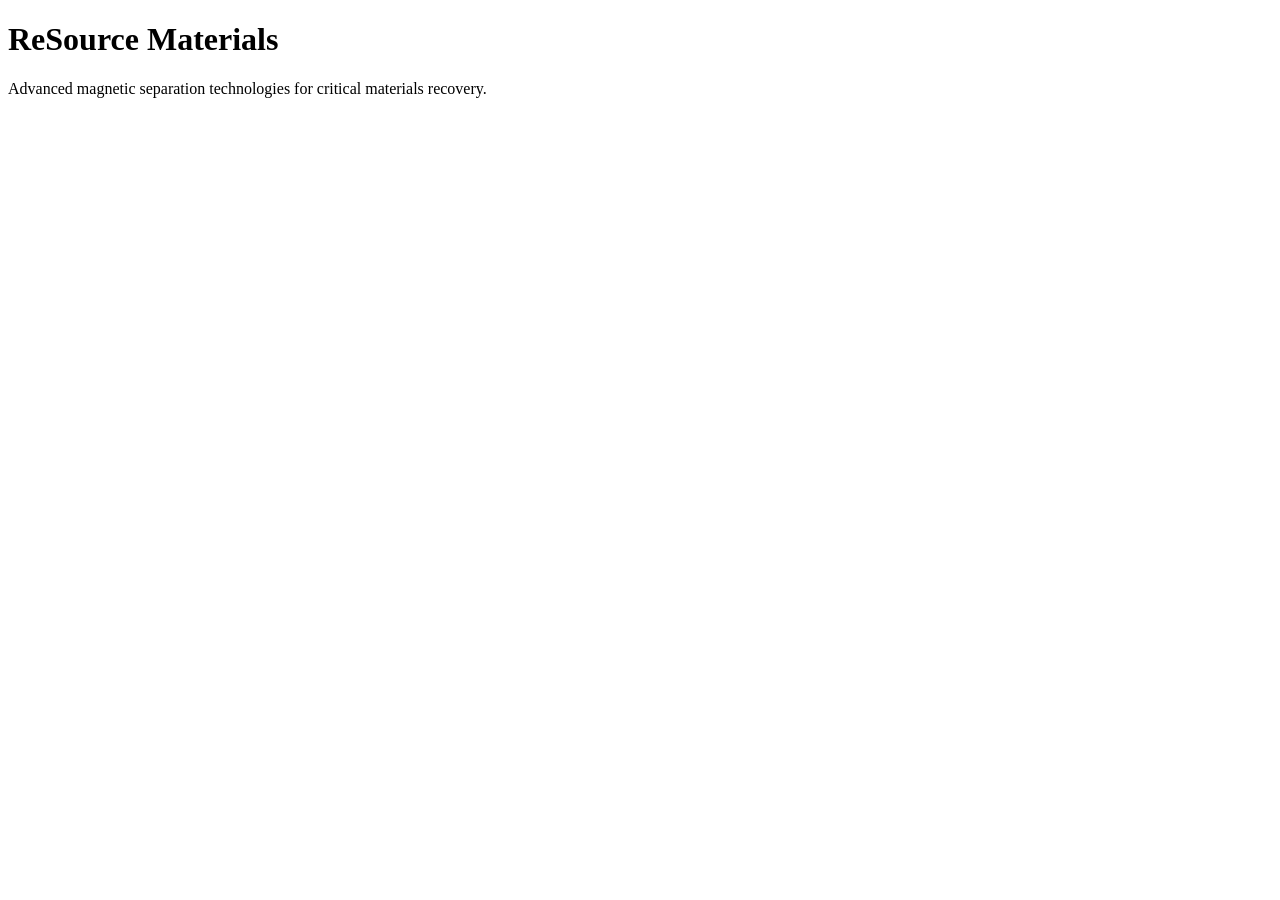
==== index.html @ 42f6ceb4 "Add files via upload" ====
<!DOCTYPE html>
<html lang="en">
<head>
  <meta charset="utf-8" />
  <meta name="viewport" content="width=device-width, initial-scale=1" />
  <title>ReSource Materials</title>
</head>
<body>
  <h1>ReSource Materials</h1>
  <p>Advanced magnetic separation technologies for critical materials recovery.</p>
</body>
</html>
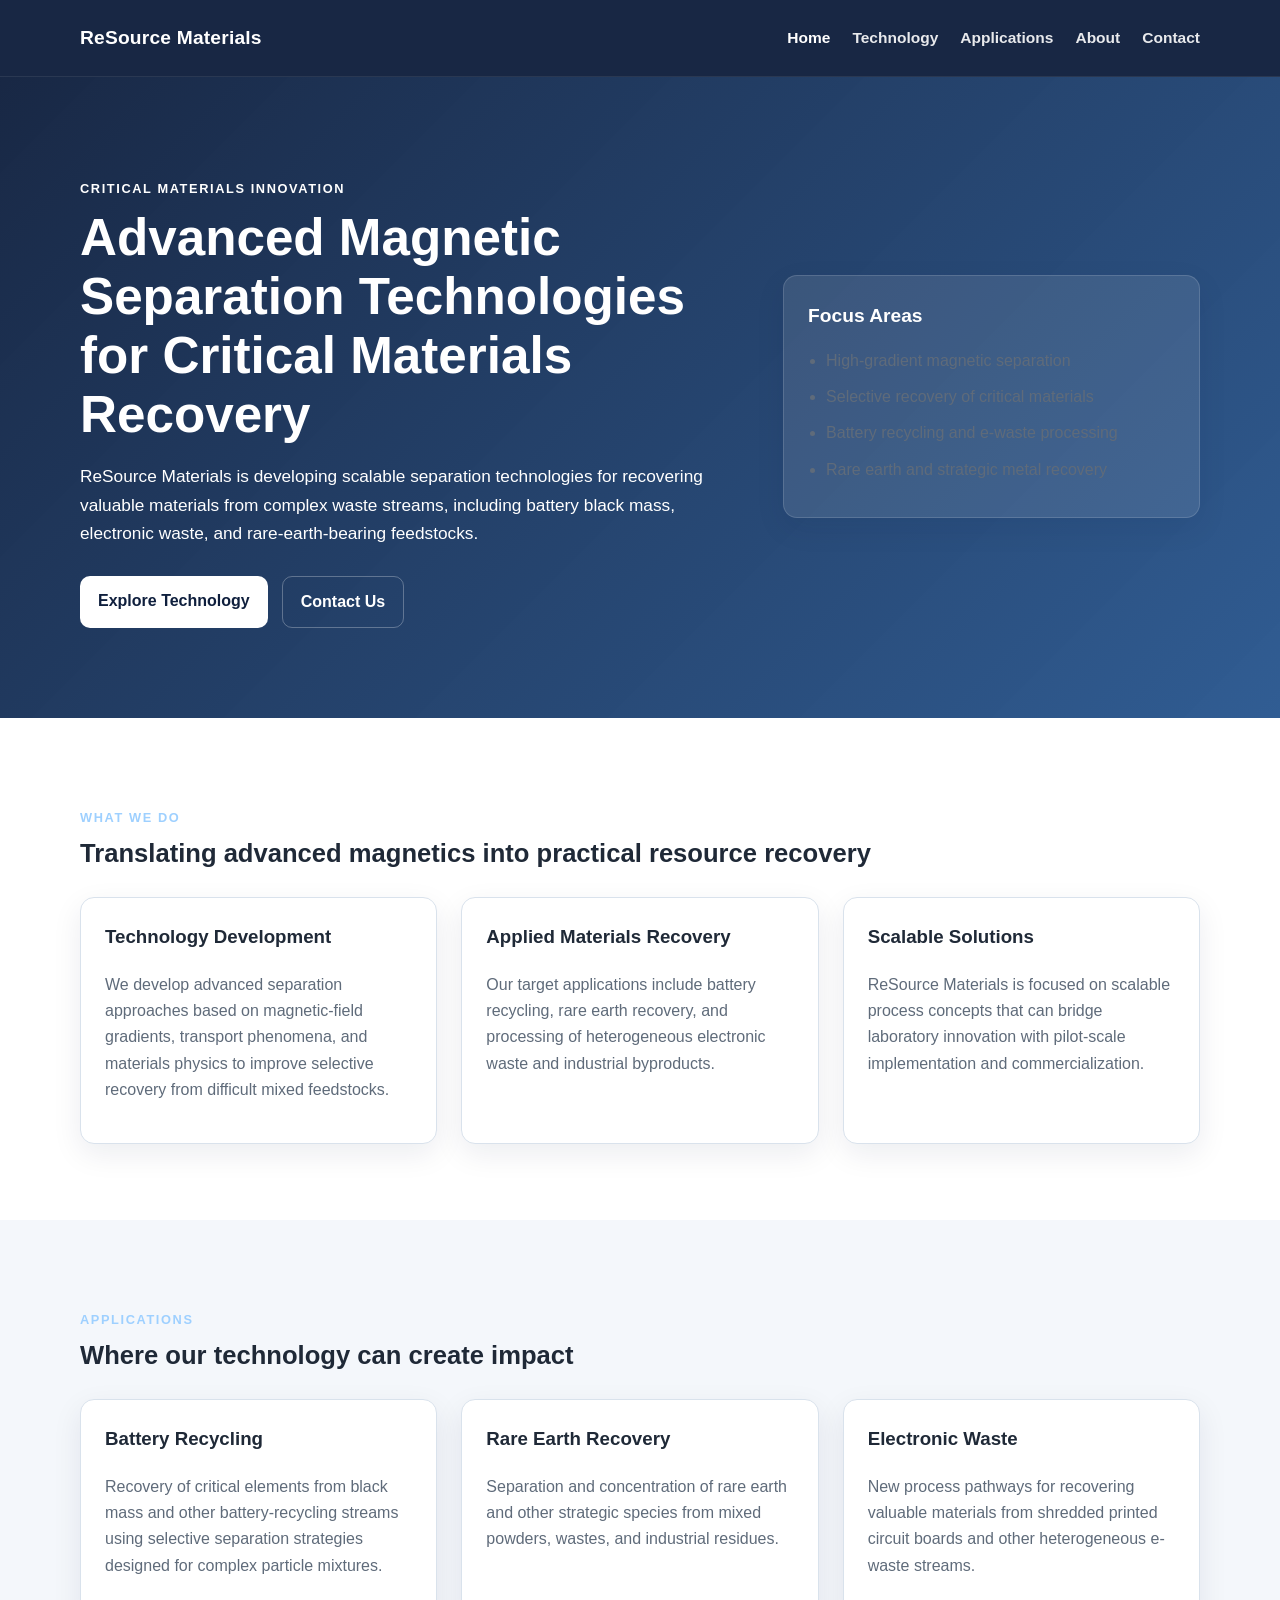
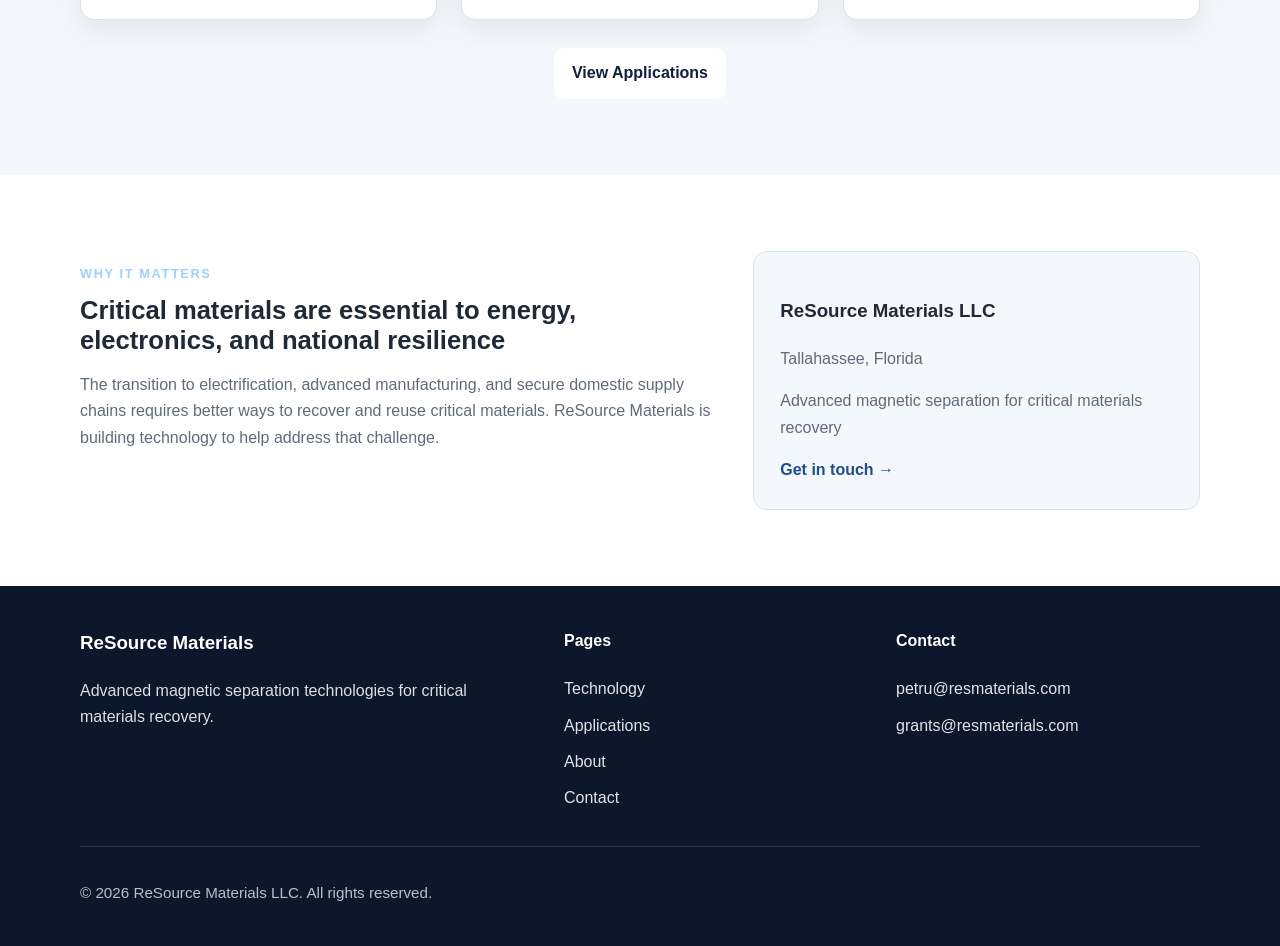
==== commit 06b9bcbb: "Initial Website" ====
--- a/index.html
+++ b/index.html
@@ -1,12 +1,171 @@
-<!DOCTYPE html>
-<html lang="en">
-<head>
-  <meta charset="utf-8" />
-  <meta name="viewport" content="width=device-width, initial-scale=1" />
-  <title>ReSource Materials</title>
-</head>
-<body>
-  <h1>ReSource Materials</h1>
-  <p>Advanced magnetic separation technologies for critical materials recovery.</p>
-</body>
+<!DOCTYPE html>
+<html lang="en">
+<head>
+  <meta charset="utf-8" />
+  <meta name="viewport" content="width=device-width, initial-scale=1" />
+  <title>ReSource Materials | Advanced Magnetic Separation Technologies</title>
+  <meta name="description" content="ReSource Materials develops advanced magnetic separation technologies for critical materials recovery, battery recycling, rare earth recovery, and e-waste processing." />
+  <link rel="stylesheet" href="style.css" />
+</head>
+<body>
+  <header class="site-header">
+    <div class="container nav">
+      <a class="brand" href="index.html">ReSource Materials</a>
+      <button class="nav-toggle" aria-label="Toggle navigation" onclick="document.body.classList.toggle('nav-open')">
+        ☰
+      </button>
+      <nav class="site-nav">
+        <a href="index.html" class="active">Home</a>
+        <a href="technology.html">Technology</a>
+        <a href="applications.html">Applications</a>
+        <a href="about.html">About</a>
+        <a href="contact.html">Contact</a>
+      </nav>
+    </div>
+  </header>
+
+  <main>
+    <section class="hero">
+      <div class="container hero-grid">
+        <div>
+          <p class="eyebrow">Critical Materials Innovation</p>
+          <h1>Advanced Magnetic Separation Technologies for Critical Materials Recovery</h1>
+          <p class="hero-text">
+            ReSource Materials is developing scalable separation technologies for recovering valuable materials
+            from complex waste streams, including battery black mass, electronic waste, and rare-earth-bearing feedstocks.
+          </p>
+          <div class="hero-actions">
+            <a class="btn btn-primary" href="technology.html">Explore Technology</a>
+            <a class="btn btn-secondary" href="contact.html">Contact Us</a>
+          </div>
+        </div>
+
+        <div class="hero-card">
+          <h2>Focus Areas</h2>
+          <ul class="feature-list">
+            <li>High-gradient magnetic separation</li>
+            <li>Selective recovery of critical materials</li>
+            <li>Battery recycling and e-waste processing</li>
+            <li>Rare earth and strategic metal recovery</li>
+          </ul>
+        </div>
+      </div>
+    </section>
+
+    <section class="section">
+      <div class="container">
+        <div class="section-heading">
+          <p class="section-label">What We Do</p>
+          <h2>Translating advanced magnetics into practical resource recovery</h2>
+        </div>
+        <div class="three-col">
+          <article class="card">
+            <h3>Technology Development</h3>
+            <p>
+              We develop advanced separation approaches based on magnetic-field gradients, transport phenomena,
+              and materials physics to improve selective recovery from difficult mixed feedstocks.
+            </p>
+          </article>
+          <article class="card">
+            <h3>Applied Materials Recovery</h3>
+            <p>
+              Our target applications include battery recycling, rare earth recovery, and processing of heterogeneous
+              electronic waste and industrial byproducts.
+            </p>
+          </article>
+          <article class="card">
+            <h3>Scalable Solutions</h3>
+            <p>
+              ReSource Materials is focused on scalable process concepts that can bridge laboratory innovation
+              with pilot-scale implementation and commercialization.
+            </p>
+          </article>
+        </div>
+      </div>
+    </section>
+
+    <section class="section alt">
+      <div class="container">
+        <div class="section-heading">
+          <p class="section-label">Applications</p>
+          <h2>Where our technology can create impact</h2>
+        </div>
+        <div class="three-col">
+          <article class="card">
+            <h3>Battery Recycling</h3>
+            <p>
+              Recovery of critical elements from black mass and other battery-recycling streams using selective
+              separation strategies designed for complex particle mixtures.
+            </p>
+          </article>
+          <article class="card">
+            <h3>Rare Earth Recovery</h3>
+            <p>
+              Separation and concentration of rare earth and other strategic species from mixed powders,
+              wastes, and industrial residues.
+            </p>
+          </article>
+          <article class="card">
+            <h3>Electronic Waste</h3>
+            <p>
+              New process pathways for recovering valuable materials from shredded printed circuit boards
+              and other heterogeneous e-waste streams.
+            </p>
+          </article>
+        </div>
+        <div class="center">
+          <a class="btn btn-primary" href="applications.html">View Applications</a>
+        </div>
+      </div>
+    </section>
+
+    <section class="section">
+      <div class="container split">
+        <div>
+          <p class="section-label">Why It Matters</p>
+          <h2>Critical materials are essential to energy, electronics, and national resilience</h2>
+          <p>
+            The transition to electrification, advanced manufacturing, and secure domestic supply chains requires
+            better ways to recover and reuse critical materials. ReSource Materials is building technology
+            to help address that challenge.
+          </p>
+        </div>
+        <div class="info-panel">
+          <h3>ReSource Materials LLC</h3>
+          <p>Tallahassee, Florida</p>
+          <p>Advanced magnetic separation for critical materials recovery</p>
+          <a href="contact.html" class="text-link">Get in touch →</a>
+        </div>
+      </div>
+    </section>
+  </main>
+
+  <footer class="site-footer">
+    <div class="container footer-grid">
+      <div>
+        <h3>ReSource Materials</h3>
+        <p>Advanced magnetic separation technologies for critical materials recovery.</p>
+      </div>
+      <div>
+        <h4>Pages</h4>
+        <ul class="footer-links">
+          <li><a href="technology.html">Technology</a></li>
+          <li><a href="applications.html">Applications</a></li>
+          <li><a href="about.html">About</a></li>
+          <li><a href="contact.html">Contact</a></li>
+        </ul>
+      </div>
+      <div>
+        <h4>Contact</h4>
+        <ul class="footer-links">
+          <li><a href="mailto:petru@resmaterials.com">petru@resmaterials.com</a></li>
+          <li><a href="mailto:grants@resmaterials.com">grants@resmaterials.com</a></li>
+        </ul>
+      </div>
+    </div>
+    <div class="container footer-bottom">
+      <p>© 2026 ReSource Materials LLC. All rights reserved.</p>
+    </div>
+  </footer>
+</body>
 </html>
--- a/style.css
+++ b/style.css
@@ -0,0 +1,388 @@
+:root {
+  --bg: #ffffff;
+  --bg-alt: #f4f7fb;
+  --text: #1f2937;
+  --muted: #5f6b7a;
+  --border: #d9e2ec;
+  --brand-dark: #0f1f3d;
+  --brand: #1f4f8a;
+  --brand-light: #2f6fc0;
+  --accent: #0e7490;
+  --white: #ffffff;
+  --shadow: 0 10px 30px rgba(15, 31, 61, 0.08);
+  --radius: 14px;
+  --radius-sm: 10px;
+  --max: 1120px;
+}
+
+* {
+  box-sizing: border-box;
+}
+
+html {
+  scroll-behavior: smooth;
+}
+
+body {
+  margin: 0;
+  font-family: Arial, Helvetica, sans-serif;
+  color: var(--text);
+  background: var(--bg);
+  line-height: 1.65;
+}
+
+img {
+  max-width: 100%;
+  display: block;
+}
+
+a {
+  color: var(--brand);
+  text-decoration: none;
+}
+
+a:hover {
+  text-decoration: underline;
+}
+
+.container {
+  width: min(var(--max), 92%);
+  margin: 0 auto;
+}
+
+.narrow {
+  width: min(820px, 100%);
+}
+
+.site-header {
+  position: sticky;
+  top: 0;
+  z-index: 1000;
+  background: rgba(15, 31, 61, 0.96);
+  backdrop-filter: blur(8px);
+  border-bottom: 1px solid rgba(255, 255, 255, 0.08);
+}
+
+.nav {
+  display: flex;
+  align-items: center;
+  justify-content: space-between;
+  min-height: 76px;
+  gap: 20px;
+}
+
+.brand {
+  color: var(--white);
+  font-size: 1.2rem;
+  font-weight: 700;
+  letter-spacing: 0.2px;
+  white-space: nowrap;
+}
+
+.brand:hover {
+  text-decoration: none;
+}
+
+.site-nav {
+  display: flex;
+  gap: 22px;
+  align-items: center;
+}
+
+.site-nav a {
+  color: rgba(255, 255, 255, 0.9);
+  font-weight: 600;
+  font-size: 0.97rem;
+}
+
+.site-nav a.active,
+.site-nav a:hover {
+  color: var(--white);
+  text-decoration: none;
+}
+
+.nav-toggle {
+  display: none;
+  border: 1px solid rgba(255, 255, 255, 0.18);
+  background: transparent;
+  color: var(--white);
+  border-radius: 8px;
+  padding: 8px 12px;
+  font-size: 1.1rem;
+  cursor: pointer;
+}
+
+.hero {
+  background:
+    linear-gradient(135deg, rgba(15, 31, 61, 0.96), rgba(31, 79, 138, 0.92)),
+    radial-gradient(circle at top right, rgba(255,255,255,0.12), transparent 35%);
+  color: var(--white);
+  padding: 88px 0 90px;
+}
+
+.hero-grid {
+  display: grid;
+  grid-template-columns: 1.6fr 1fr;
+  gap: 36px;
+  align-items: center;
+}
+
+.eyebrow,
+.section-label {
+  text-transform: uppercase;
+  letter-spacing: 1.6px;
+  font-size: 0.8rem;
+  font-weight: 700;
+  margin-bottom: 10px;
+  color: #9ed0ff;
+}
+
+.hero h1,
+.page-hero h1 {
+  font-size: clamp(2rem, 4vw, 3.5rem);
+  line-height: 1.15;
+  margin: 0 0 18px;
+}
+
+.hero-text,
+.page-hero p {
+  font-size: 1.08rem;
+  max-width: 780px;
+  color: rgba(255, 255, 255, 0.92);
+}
+
+.hero-actions {
+  display: flex;
+  gap: 14px;
+  flex-wrap: wrap;
+  margin-top: 28px;
+}
+
+.btn {
+  display: inline-block;
+  padding: 12px 18px;
+  border-radius: 10px;
+  font-weight: 700;
+  text-decoration: none;
+  transition: transform 0.15s ease, opacity 0.15s ease;
+}
+
+.btn:hover {
+  text-decoration: none;
+  transform: translateY(-1px);
+}
+
+.btn-primary {
+  background: var(--white);
+  color: var(--brand-dark);
+}
+
+.btn-secondary {
+  background: transparent;
+  color: var(--white);
+  border: 1px solid rgba(255, 255, 255, 0.28);
+}
+
+.hero-card {
+  background: rgba(255, 255, 255, 0.1);
+  border: 1px solid rgba(255, 255, 255, 0.14);
+  border-radius: var(--radius);
+  padding: 24px;
+  box-shadow: var(--shadow);
+}
+
+.hero-card h2 {
+  margin-top: 0;
+  font-size: 1.2rem;
+}
+
+.feature-list {
+  margin: 0;
+  padding-left: 18px;
+}
+
+.feature-list li {
+  margin: 10px 0;
+}
+
+.page-hero {
+  background: linear-gradient(135deg, var(--brand-dark), var(--brand));
+  color: var(--white);
+  padding: 72px 0;
+}
+
+.section {
+  padding: 76px 0;
+}
+
+.section.alt {
+  background: var(--bg-alt);
+}
+
+.section-heading {
+  margin-bottom: 28px;
+}
+
+.section-heading h2,
+.section h2 {
+  font-size: clamp(1.6rem, 2vw, 2.4rem);
+  line-height: 1.2;
+  margin: 0 0 12px;
+}
+
+.three-col {
+  display: grid;
+  grid-template-columns: repeat(3, 1fr);
+  gap: 24px;
+}
+
+.card {
+  background: var(--white);
+  border: 1px solid var(--border);
+  border-radius: var(--radius);
+  padding: 24px;
+  box-shadow: var(--shadow);
+}
+
+.card h3,
+.card h2 {
+  margin-top: 0;
+}
+
+.card-wide {
+  margin-bottom: 22px;
+}
+
+.stack {
+  display: grid;
+  gap: 22px;
+}
+
+.split {
+  display: grid;
+  grid-template-columns: 1.3fr 0.9fr;
+  gap: 28px;
+  align-items: start;
+}
+
+.info-panel,
+.contact-box {
+  background: var(--bg-alt);
+  border: 1px solid var(--border);
+  border-radius: var(--radius);
+  padding: 26px;
+}
+
+.center {
+  text-align: center;
+  margin-top: 28px;
+}
+
+.text-link {
+  font-weight: 700;
+}
+
+.site-footer {
+  background: #0d172c;
+  color: rgba(255, 255, 255, 0.86);
+  margin-top: 0;
+  padding-top: 42px;
+}
+
+.site-footer a {
+  color: rgba(255, 255, 255, 0.88);
+}
+
+.footer-grid {
+  display: grid;
+  grid-template-columns: 1.5fr 1fr 1fr;
+  gap: 28px;
+}
+
+.footer-grid h3,
+.footer-grid h4 {
+  color: var(--white);
+  margin-top: 0;
+}
+
+.footer-links {
+  list-style: none;
+  margin: 0;
+  padding: 0;
+}
+
+.footer-links li {
+  margin: 10px 0;
+}
+
+.footer-bottom {
+  border-top: 1px solid rgba(255, 255, 255, 0.12);
+  margin-top: 24px;
+  padding: 18px 0 26px;
+  color: rgba(255, 255, 255, 0.72);
+  font-size: 0.95rem;
+}
+
+p, li {
+  color: var(--muted);
+}
+
+.hero p,
+.page-hero p,
+.site-footer p,
+.site-footer li {
+  color: inherit;
+}
+
+ul {
+  padding-left: 20px;
+}
+
+@media (max-width: 920px) {
+  .hero-grid,
+  .three-col,
+  .split,
+  .footer-grid {
+    grid-template-columns: 1fr;
+  }
+
+  .hero {
+    padding: 72px 0 76px;
+  }
+}
+
+@media (max-width: 760px) {
+  .nav {
+    min-height: 68px;
+  }
+
+  .nav-toggle {
+    display: inline-block;
+  }
+
+  .site-nav {
+    display: none;
+    position: absolute;
+    top: 68px;
+    left: 0;
+    right: 0;
+    background: var(--brand-dark);
+    flex-direction: column;
+    align-items: flex-start;
+    padding: 16px 4%;
+    border-top: 1px solid rgba(255, 255, 255, 0.08);
+  }
+
+  body.nav-open .site-nav {
+    display: flex;
+  }
+
+  .site-nav a {
+    padding: 8px 0;
+  }
+
+  .section,
+  .page-hero {
+    padding: 58px 0;
+  }
+}
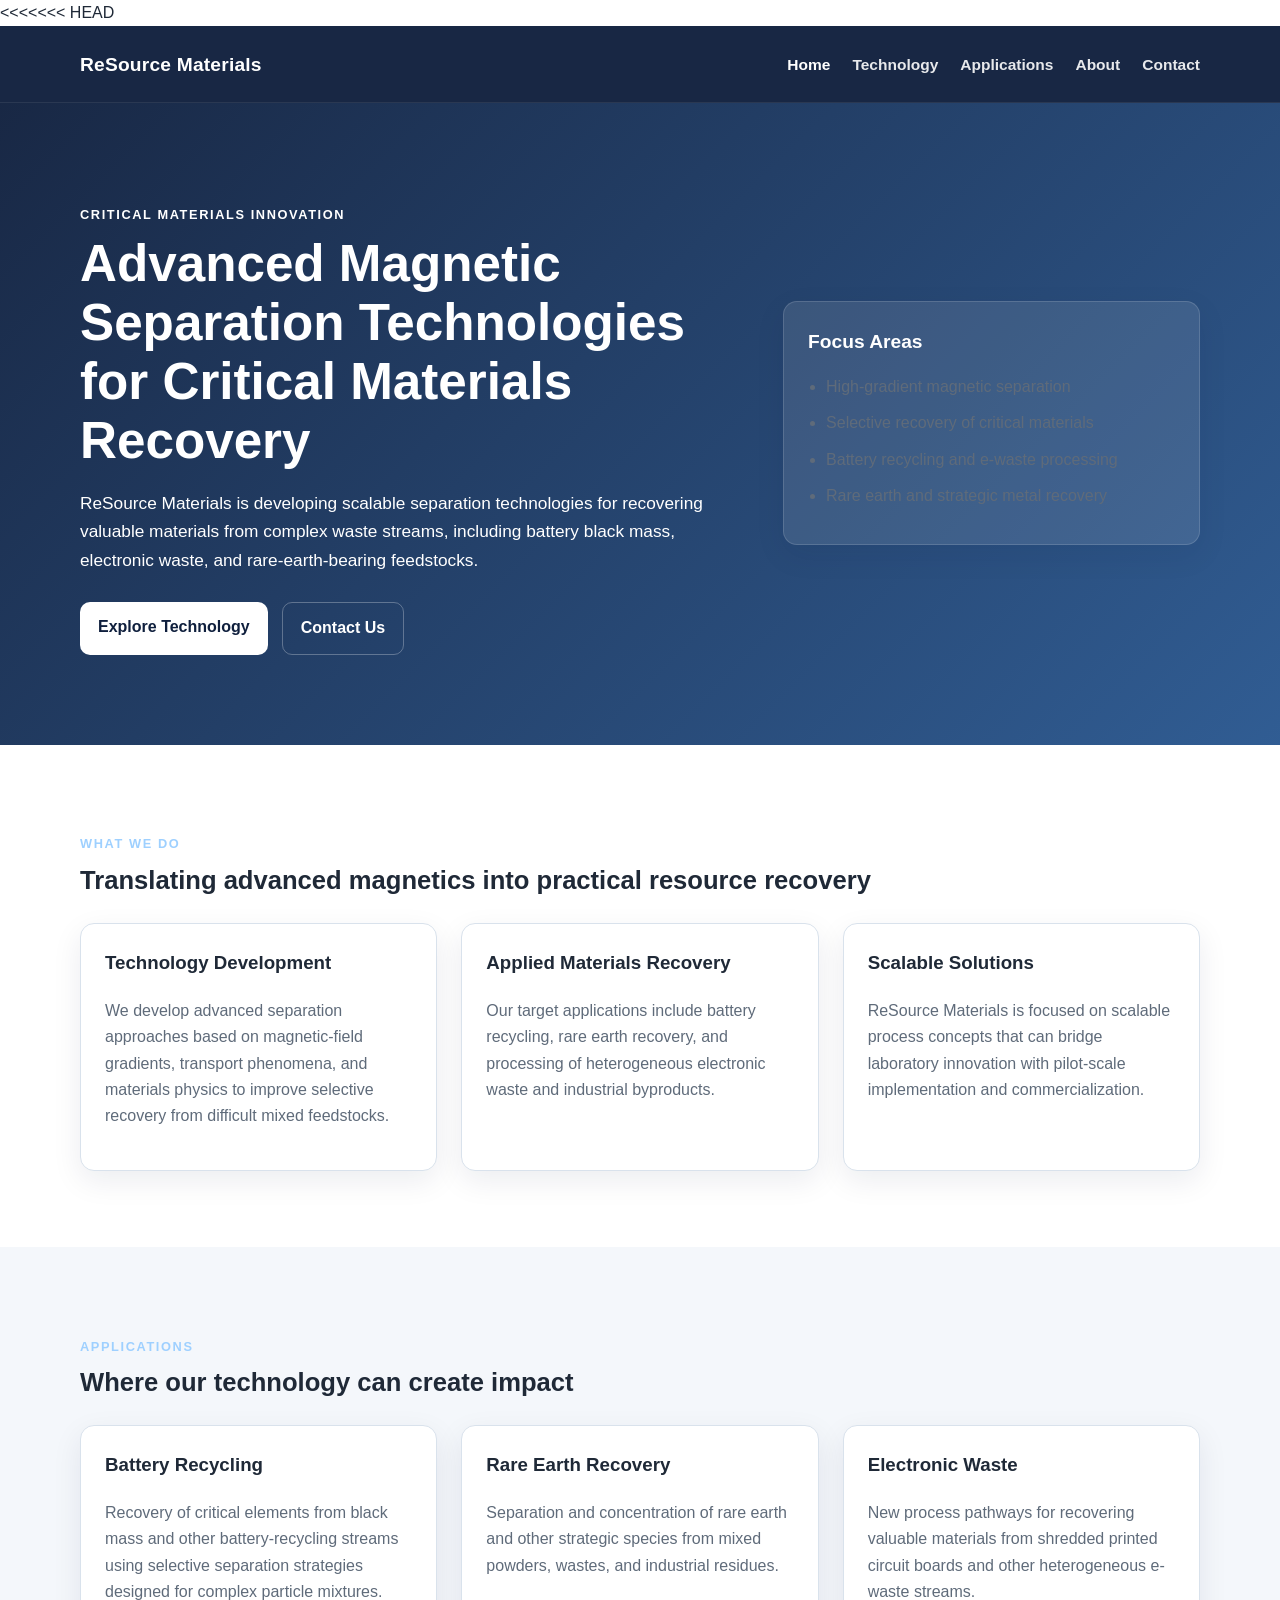
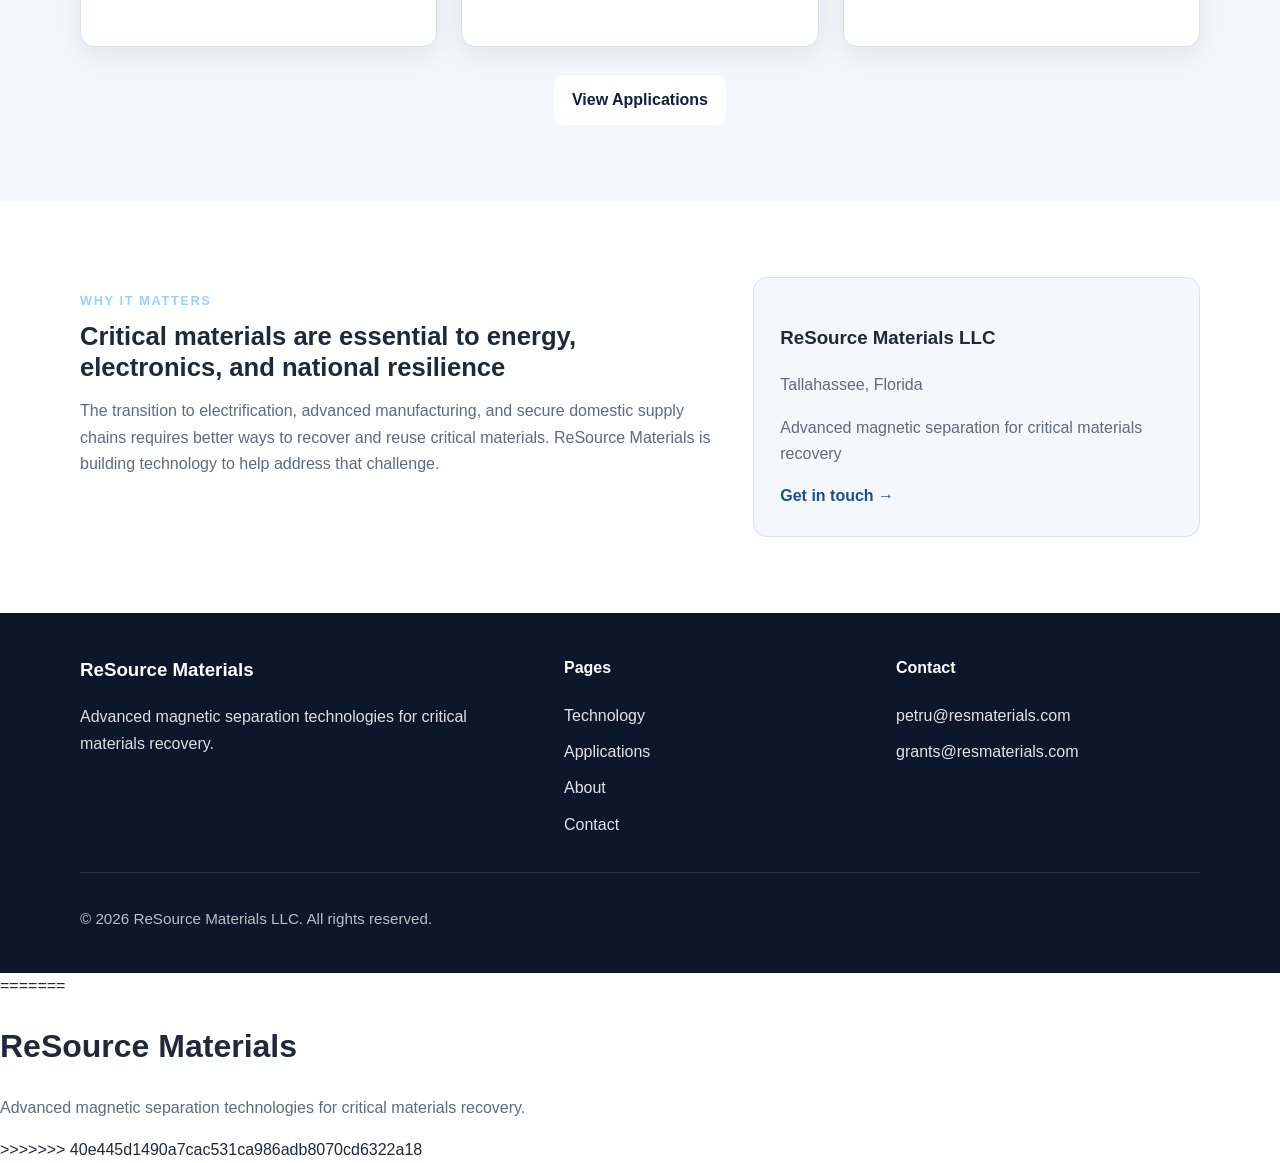
==== commit 9b6a95c3: "Resolve merge conflict in index.html" ====
--- a/index.html
+++ b/index.html
@@ -1,3 +1,4 @@
+<<<<<<< HEAD
 <!DOCTYPE html>
 <html lang="en">
 <head>
@@ -168,4 +169,17 @@
     </div>
   </footer>
 </body>
+=======
+<!DOCTYPE html>
+<html lang="en">
+<head>
+  <meta charset="utf-8" />
+  <meta name="viewport" content="width=device-width, initial-scale=1" />
+  <title>ReSource Materials</title>
+</head>
+<body>
+  <h1>ReSource Materials</h1>
+  <p>Advanced magnetic separation technologies for critical materials recovery.</p>
+</body>
+>>>>>>> 40e445d1490a7cac531ca986adb8070cd6322a18
 </html>
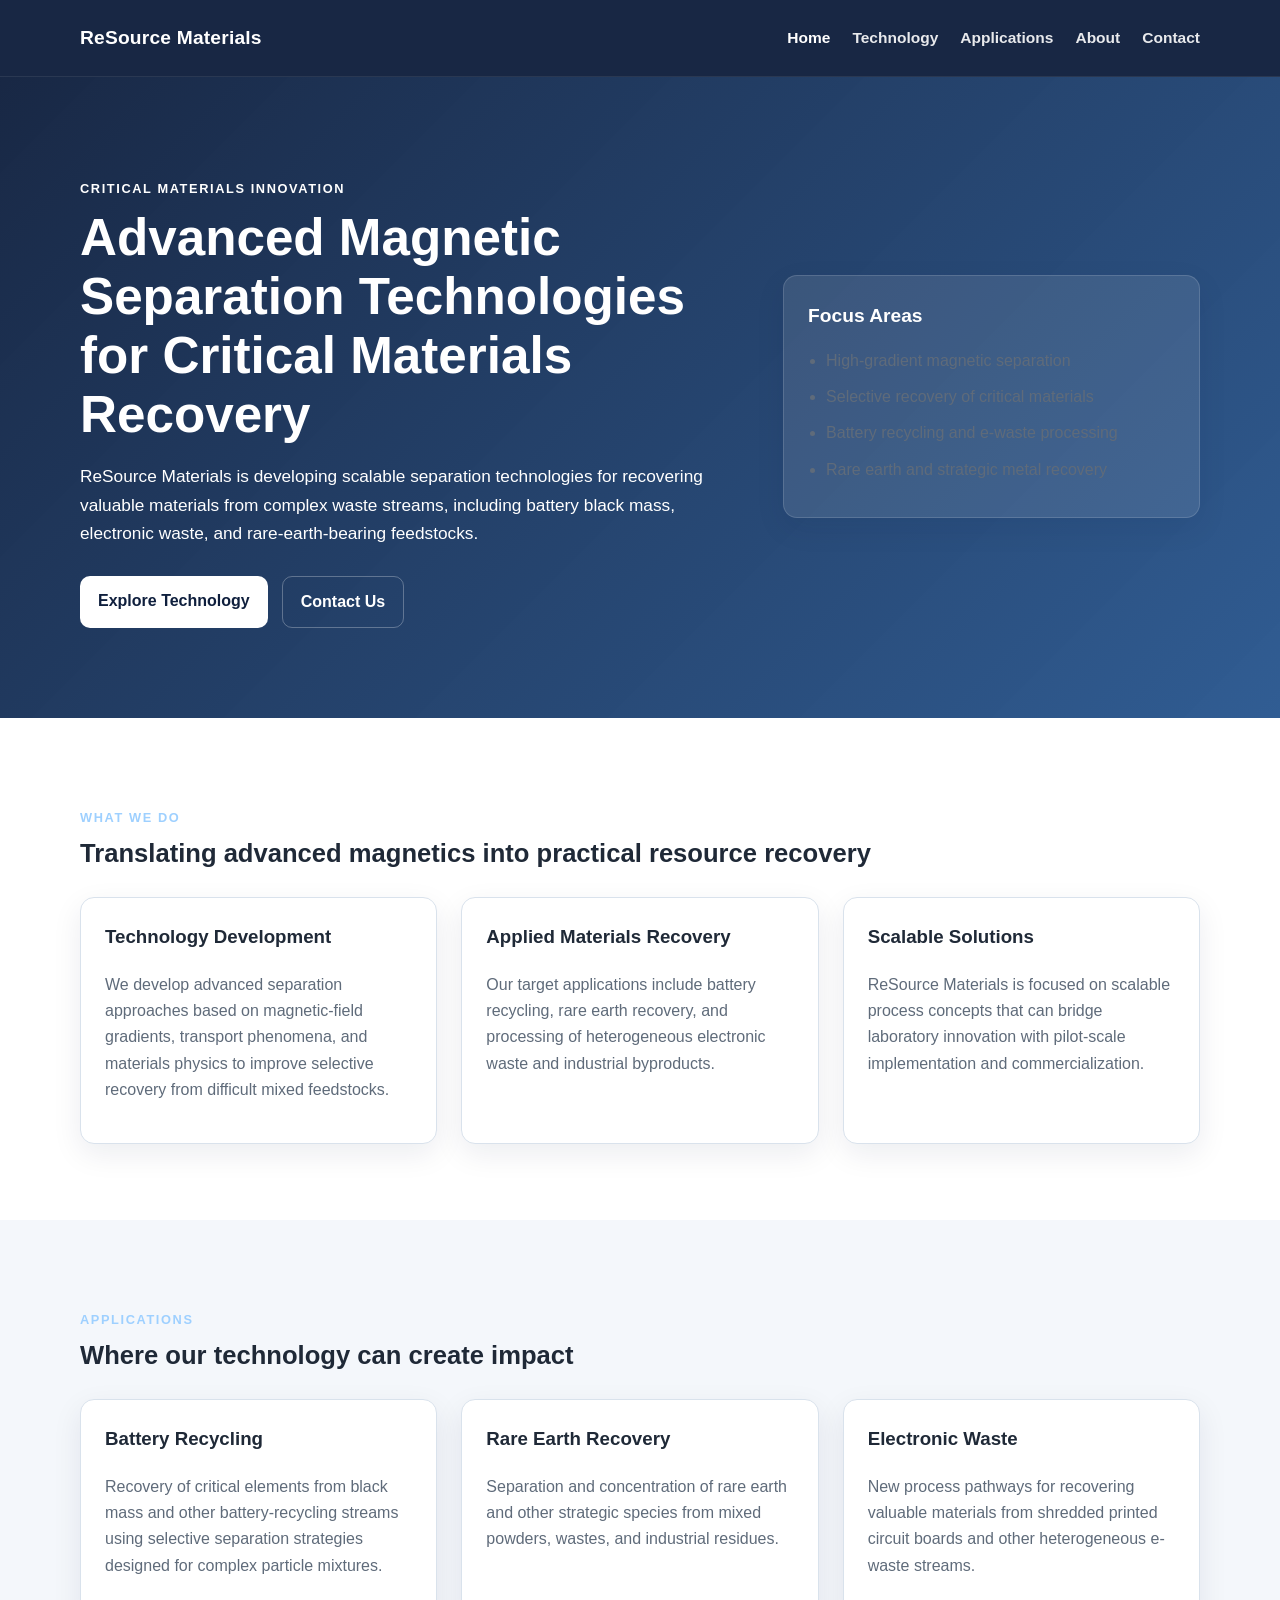
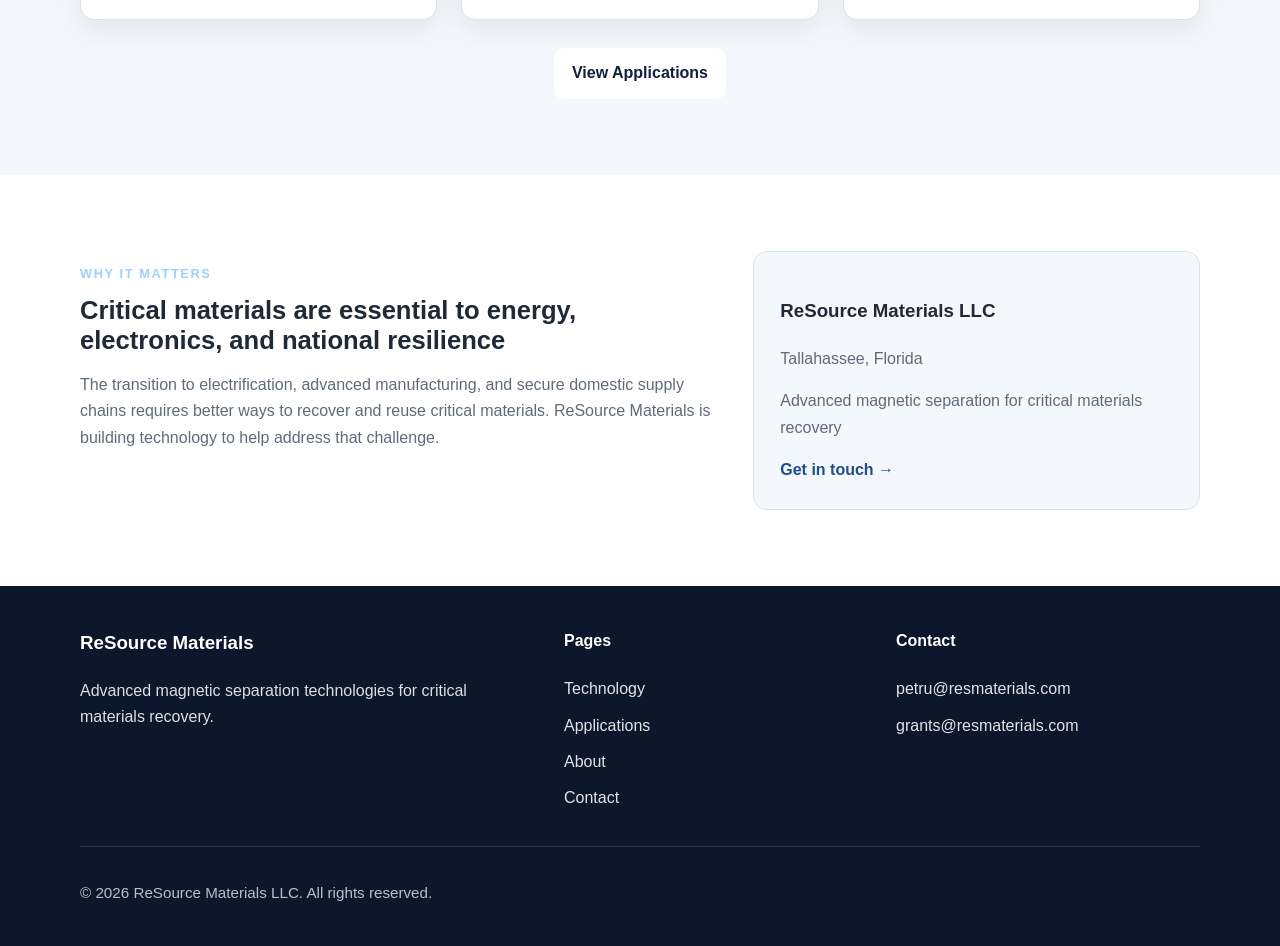
==== commit c0061f49: "Merge remote and local website files" ====
--- a/index.html
+++ b/index.html
@@ -1,4 +1,3 @@
-<<<<<<< HEAD
 <!DOCTYPE html>
 <html lang="en">
 <head>
@@ -169,17 +168,4 @@
     </div>
   </footer>
 </body>
-=======
-<!DOCTYPE html>
-<html lang="en">
-<head>
-  <meta charset="utf-8" />
-  <meta name="viewport" content="width=device-width, initial-scale=1" />
-  <title>ReSource Materials</title>
-</head>
-<body>
-  <h1>ReSource Materials</h1>
-  <p>Advanced magnetic separation technologies for critical materials recovery.</p>
-</body>
->>>>>>> 40e445d1490a7cac531ca986adb8070cd6322a18
 </html>
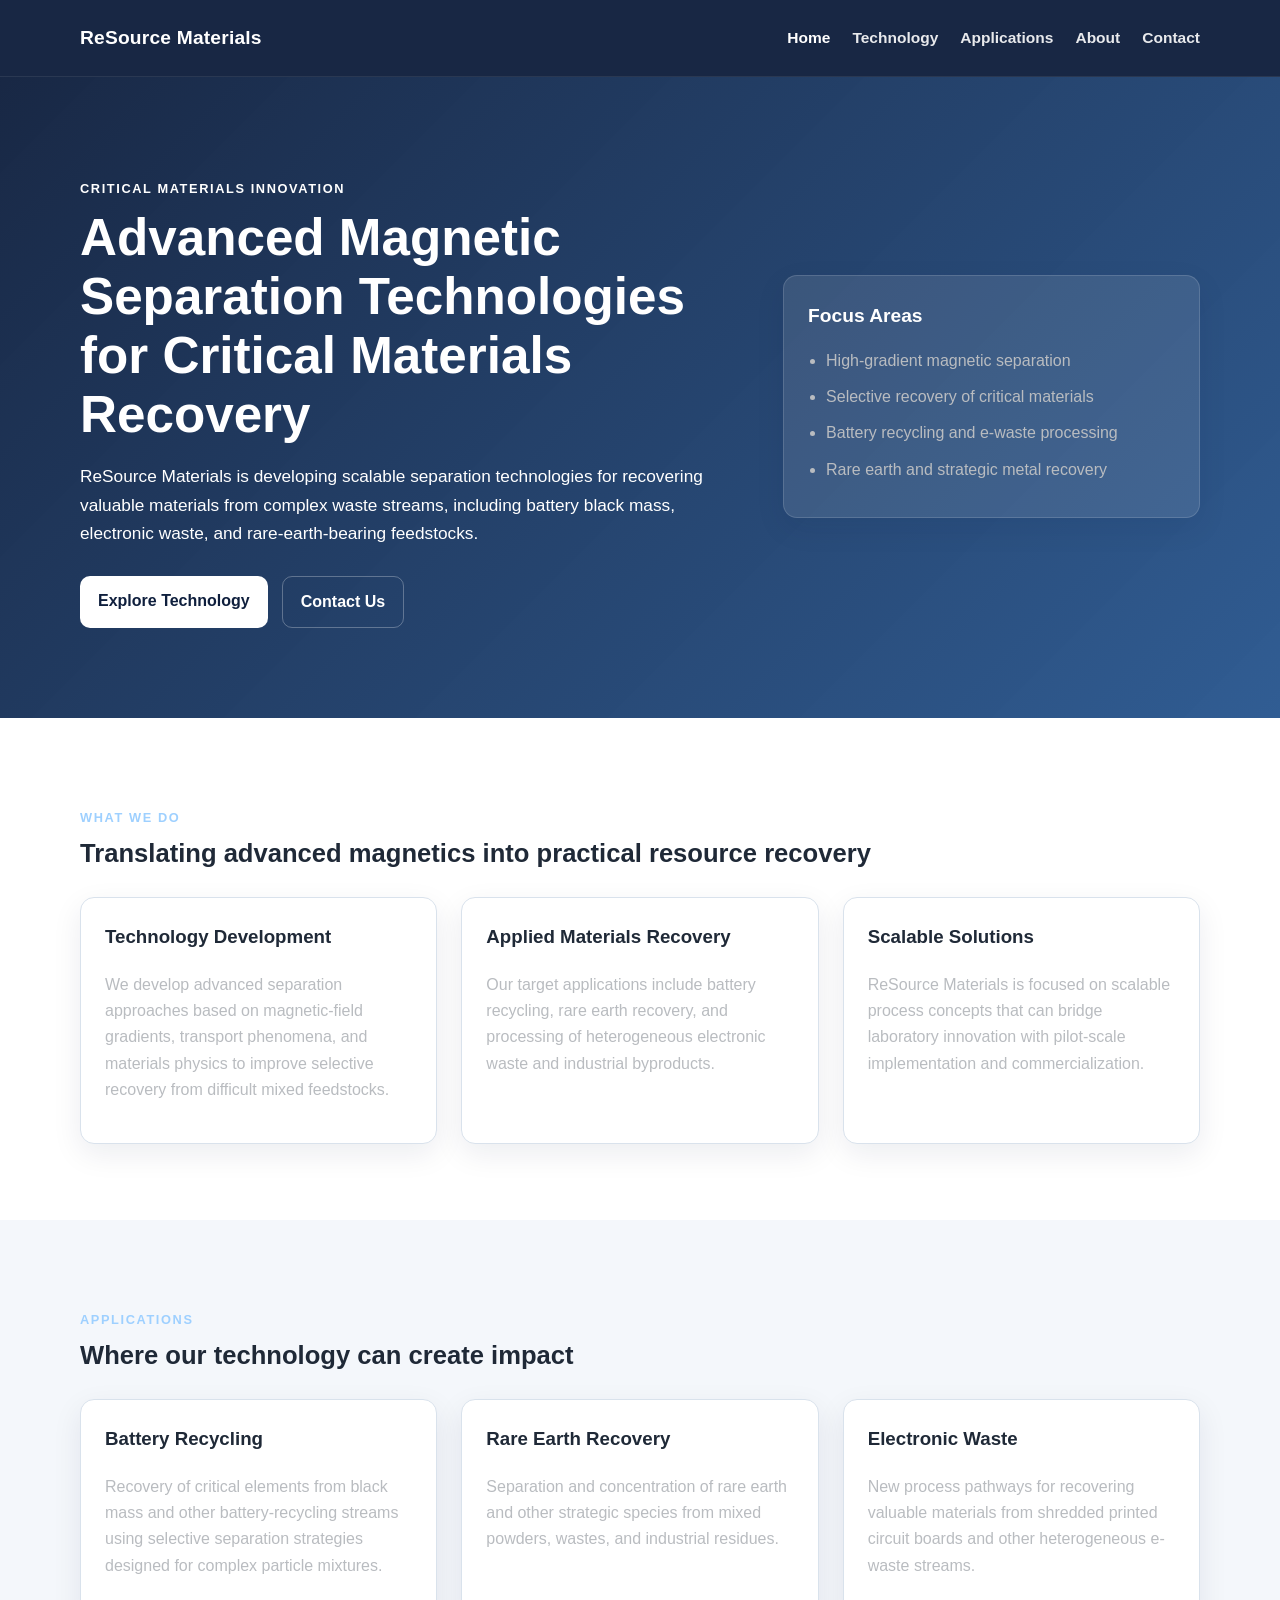
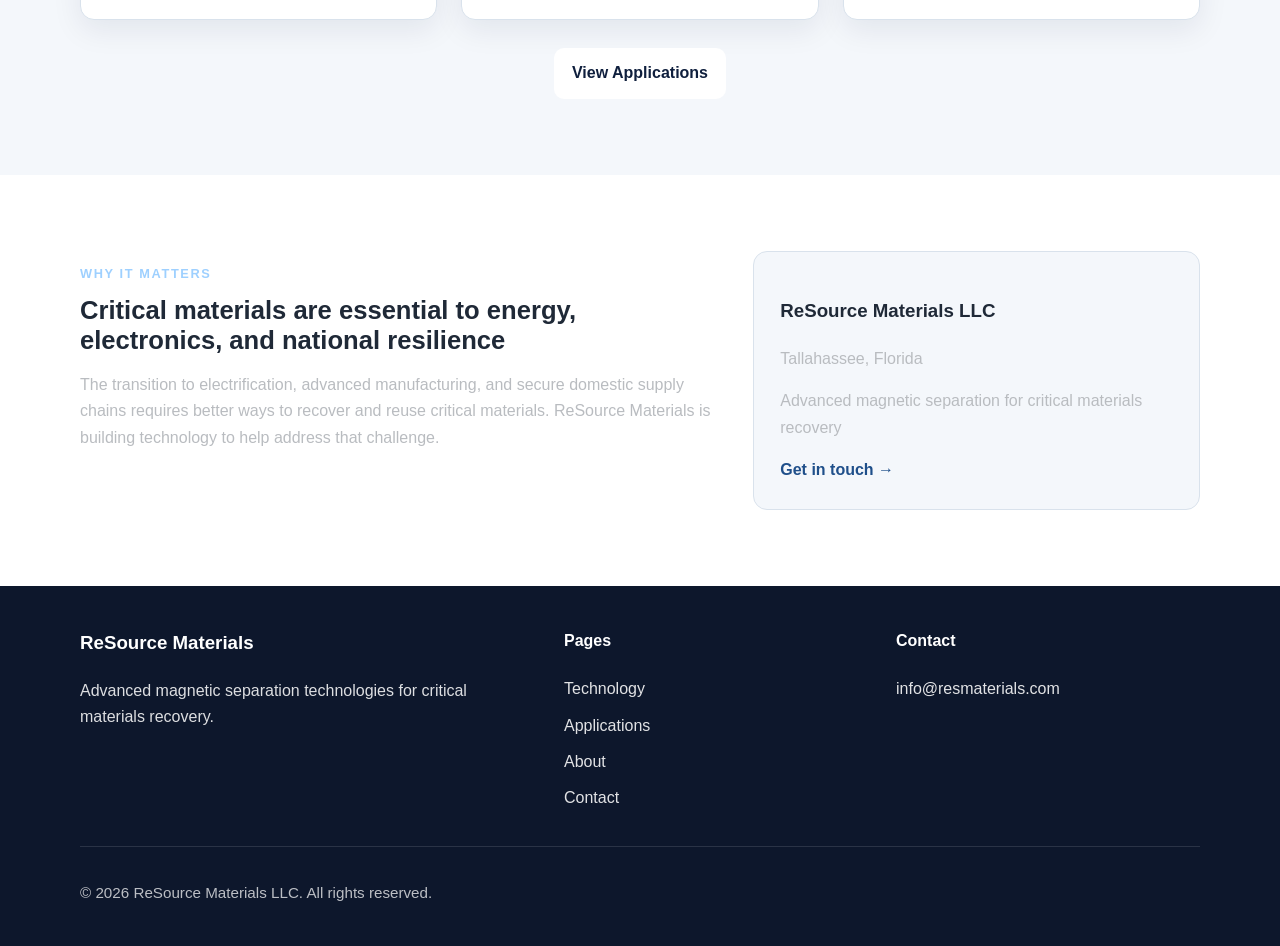
==== commit d6fb55dc: "Emails updated" ====
--- a/index.html
+++ b/index.html
@@ -158,8 +158,7 @@
       <div>
         <h4>Contact</h4>
         <ul class="footer-links">
-          <li><a href="mailto:petru@resmaterials.com">petru@resmaterials.com</a></li>
-          <li><a href="mailto:grants@resmaterials.com">grants@resmaterials.com</a></li>
+          <li><a href="mailto:info@resmaterials.com">info@resmaterials.com</a></li>
         </ul>
       </div>
     </div>
--- a/style.css
+++ b/style.css
@@ -2,7 +2,7 @@
   --bg: #ffffff;
   --bg-alt: #f4f7fb;
   --text: #1f2937;
-  --muted: #5f6b7a;
+  --muted: #b9bcc0;
   --border: #d9e2ec;
   --brand-dark: #0f1f3d;
   --brand: #1f4f8a;
